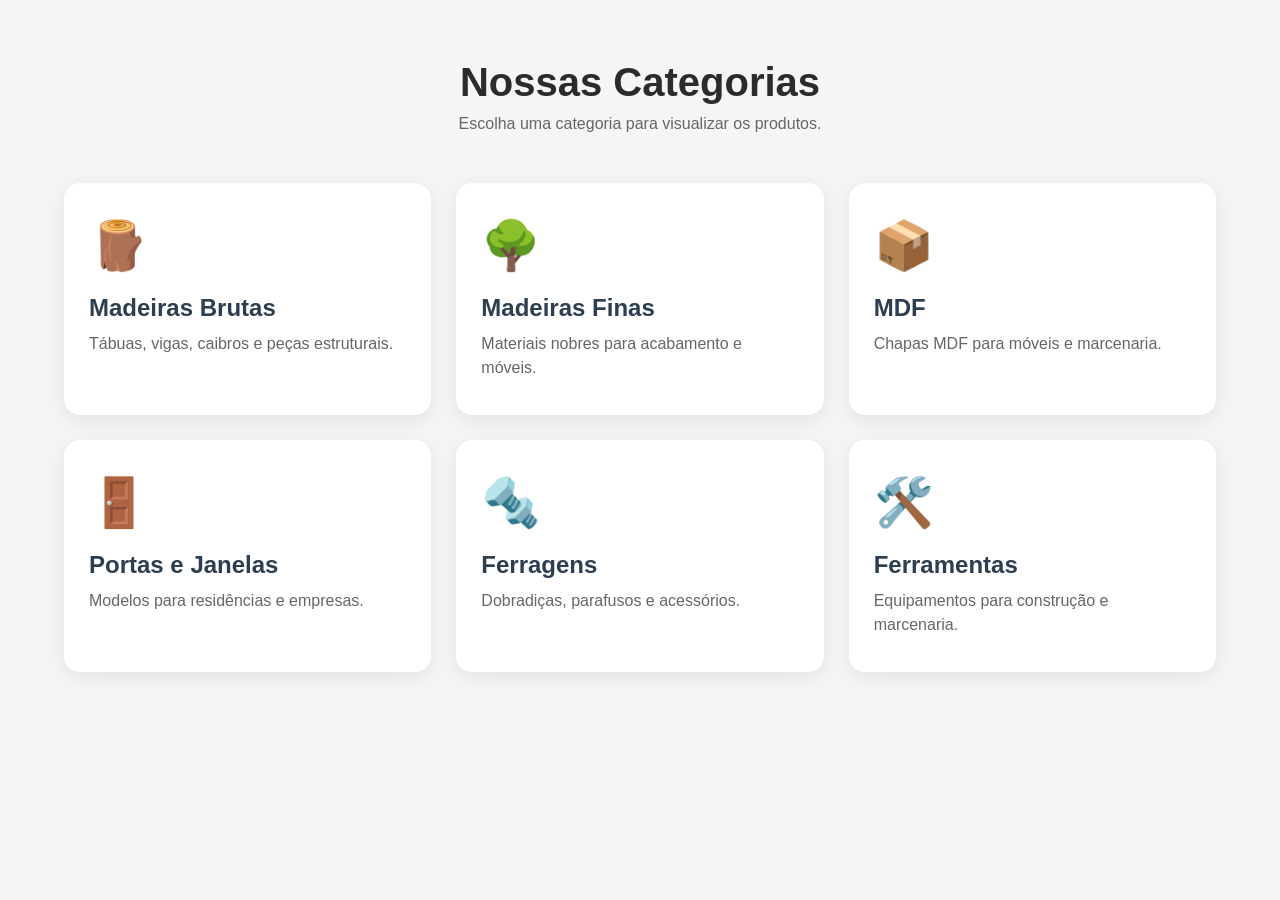
==== categorias.html @ 4f5065f3 "davi05/06" ====
<!DOCTYPE html>
<html lang="pt-BR">
<head>
    <meta charset="UTF-8">
    <meta name="viewport" content="width=device-width, initial-scale=1.0">
    <title>Categorias | Madeireira</title>

    <link rel="stylesheet" href="Css/categorias.css">
</head>
<body>

    <section class="categorias">

        <div class="titulo">
            <h1>Nossas Categorias</h1>
            <p>Escolha uma categoria para visualizar os produtos.</p>
        </div>

        <div class="grid-categorias">

            <a href="madeiras-brutas.php" class="card">
                <div class="icone">🪵</div>
                <h2>Madeiras Brutas</h2>
                <p>Tábuas, vigas, caibros e peças estruturais.</p>
            </a>

            <a href="madeiras-finas.php" class="card">
                <div class="icone">🌳</div>
                <h2>Madeiras Finas</h2>
                <p>Materiais nobres para acabamento e móveis.</p>
            </a>

            <a href="mdf.php" class="card">
                <div class="icone">📦</div>
                <h2>MDF</h2>
                <p>Chapas MDF para móveis e marcenaria.</p>
            </a>

            <a href="portas-janelas.php" class="card">
                <div class="icone">🚪</div>
                <h2>Portas e Janelas</h2>
                <p>Modelos para residências e empresas.</p>
            </a>

            <a href="ferragens.php" class="card">
                <div class="icone">🔩</div>
                <h2>Ferragens</h2>
                <p>Dobradiças, parafusos e acessórios.</p>
            </a>

            <a href="ferramentas.php" class="card">
                <div class="icone">🛠️</div>
                <h2>Ferramentas</h2>
                <p>Equipamentos para construção e marcenaria.</p>
            </a>

        </div>

    </section>

</body>
</html>
---- Css/categorias.css ----
*{
    margin:0;
    padding:0;
    box-sizing:border-box;
    font-family:Arial, Helvetica, sans-serif;
}

body{
    background:#f5f5f5;
}

.categorias{
    width:90%;
    max-width:1200px;
    margin:60px auto;
}

.titulo{
    text-align:center;
    margin-bottom:50px;
}

.titulo h1{
    font-size:2.5rem;
    color:#2b2b2b;
    margin-bottom:10px;
}

.titulo p{
    color:#666;
}

.grid-categorias{
    display:grid;
    grid-template-columns:repeat(auto-fit, minmax(280px, 1fr));
    gap:25px;
}

.card{
    background:white;
    text-decoration:none;
    color:inherit;
    border-radius:16px;
    padding:35px 25px;
    transition:0.3s;
    box-shadow:0 5px 20px rgba(0,0,0,0.08);
}

.card:hover{
    transform:translateY(-8px);
    box-shadow:0 15px 30px rgba(0,0,0,0.15);
}

.icone{
    font-size:3rem;
    margin-bottom:20px;
}

.card h2{
    margin-bottom:10px;
    color:#2c3e50;
}

.card p{
    color:#666;
    line-height:1.5;
}
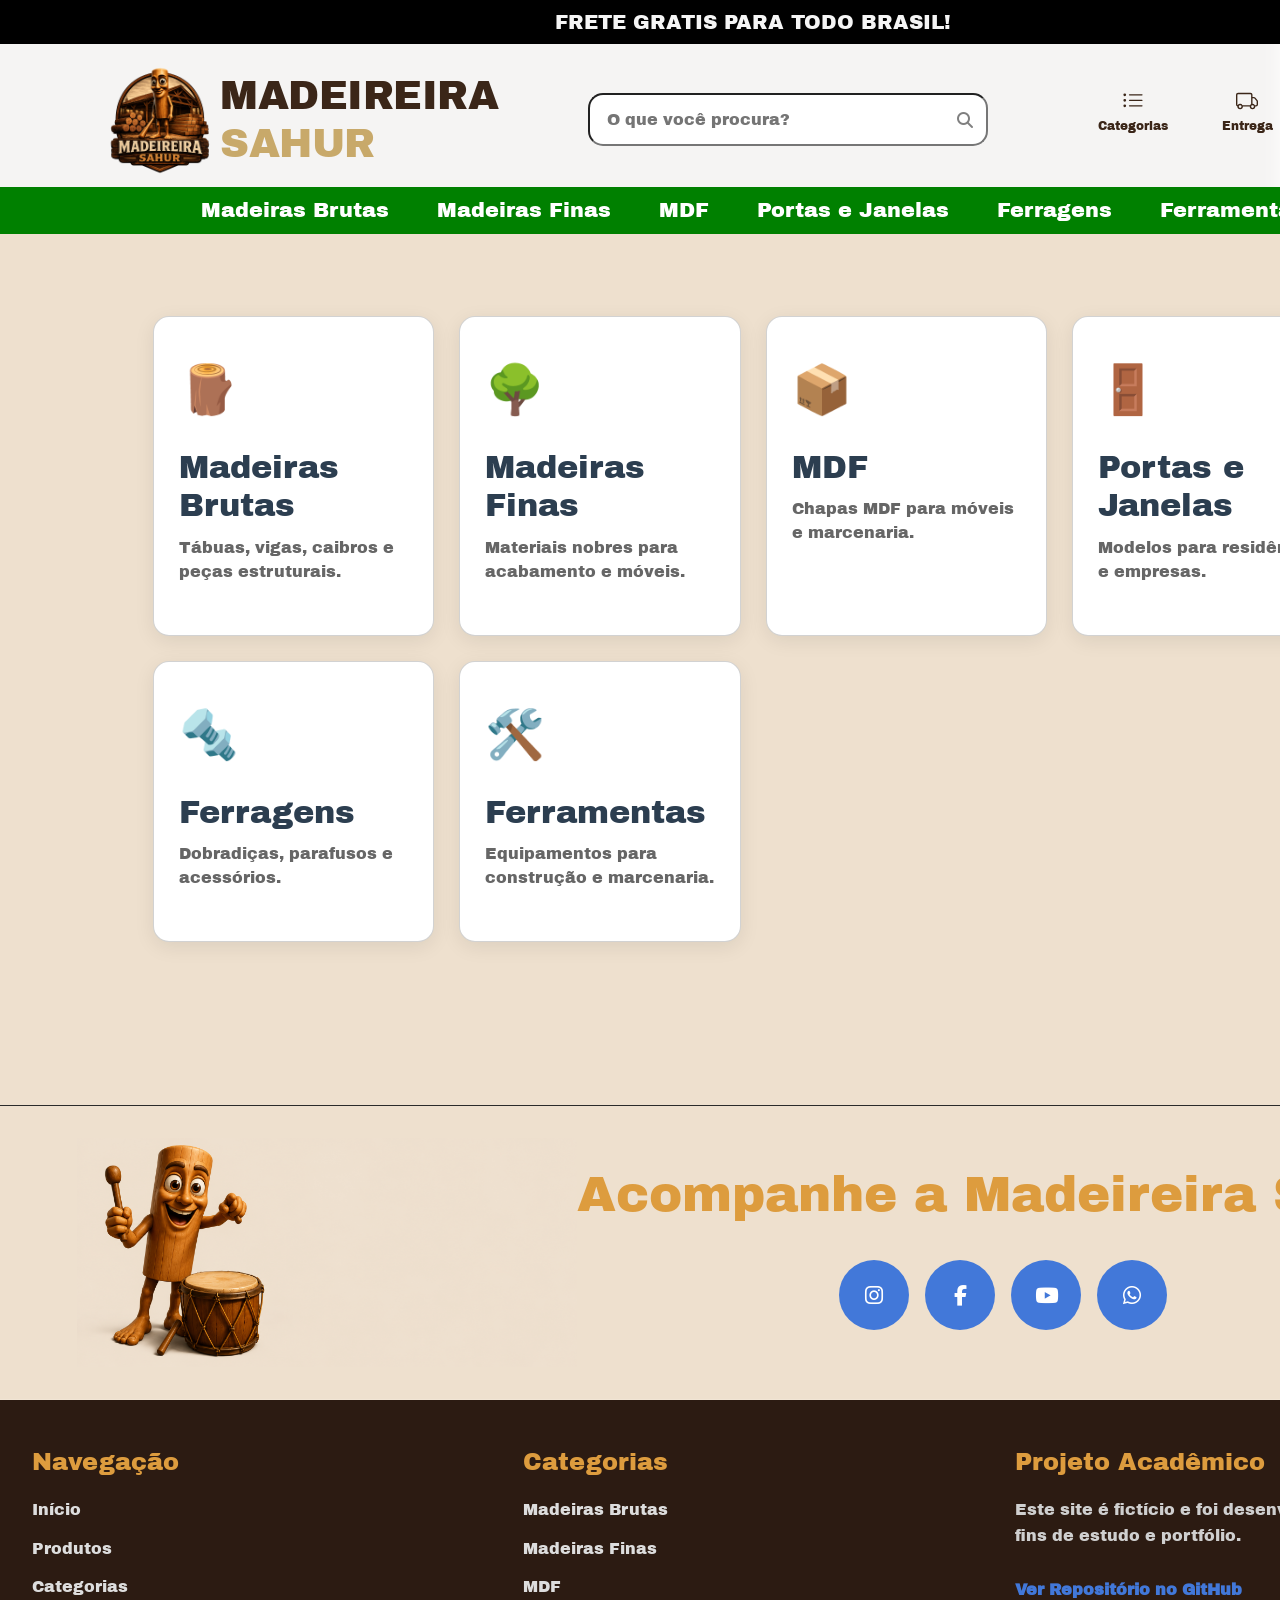
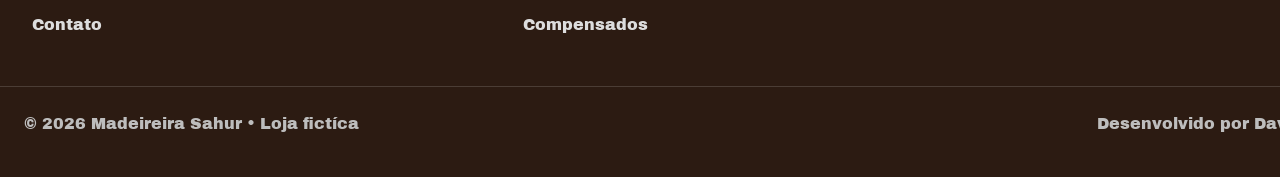
==== commit f62268e0: "davi 07/06" ====
--- a/categorias.html
+++ b/categorias.html
@@ -3,60 +3,194 @@
 <head>
     <meta charset="UTF-8">
     <meta name="viewport" content="width=device-width, initial-scale=1.0">
-    <title>Categorias | Madeireira</title>
-
+    <title>Madeireira Nobre Prime - Excelência em Madeiras Nobres</title>
+    
+    <!-- Google Fonts -->
+    <link rel="preconnect" href="https://fonts.googleapis.com">
+    <link rel="preconnect" href="https://fonts.gstatic.com" crossorigin>
+    <link href="https://fonts.googleapis.com/css2?family=Archivo+Black&display=swap" rel="stylesheet">
+ <!-- css -->
+    <link rel="stylesheet" href="https://cdnjs.cloudflare.com/ajax/libs/font-awesome/6.7.2/css/all.min.css">
+    <link href="https://cdn.jsdelivr.net/npm/bootstrap@5.0.2/dist/css/bootstrap.min.css" rel="stylesheet" integrity="sha384-EVSTQN3/azprG1Anm3QDgpJLIm9Nao0Yz1ztcQTwFspd3yD65VohhpuuCOmLASjC" crossorigin="anonymous">
     <link rel="stylesheet" href="Css/categorias.css">
 </head>
 <body>
 
-    <section class="categorias">
+    <div class="container">
+    
+        <!-- HEADER & NAVBAR -->
+        <header id="header">
 
-        <div class="titulo">
-            <h1>Nossas Categorias</h1>
-            <p>Escolha uma categoria para visualizar os produtos.</p>
-        </div>
+            <h2>FRETE GRATIS PARA TODO BRASIL!</h2>
 
-        <div class="grid-categorias">
+            <nav>
+                <div class="logo">
+                    <img src="Img/logosahurmadeireira.png" height="120vh" width="120vh" alt="">
+                    <h1 class="logo-text">
+                        MADEIREIRA <br> <span class="logo-span">SAHUR</span>
+                    </h1>
+                </div>
+                
+                <div class="search-box">
+                    <input type="text" placeholder=" O que você procura?">
+                    <i class="fa-solid fa-magnifying-glass"></i>
+                </div>
+                
+                <div class="nav-icons">
 
-            <a href="madeiras-brutas.php" class="card">
-                <div class="icone">🪵</div>
-                <h2>Madeiras Brutas</h2>
-                <p>Tábuas, vigas, caibros e peças estruturais.</p>
-            </a>
+                    <button class="icon-btn" id="cartBtn" title="Carrinho" style="position: relative;" >
+                    <svg xmlns="http://www.w3.org/2000/svg" width="22" height="22" fill="currentColor" class="bi bi-list-ul" viewBox="0 0 16 16">
+                    <path fill-rule="evenodd" d="M5 11.5a.5.5 0 0 1 .5-.5h9a.5.5 0 0 1 0 1h-9a.5.5 0 0 1-.5-.5m0-4a.5.5 0 0 1 .5-.5h9a.5.5 0 0 1 0 1h-9a.5.5 0 0 1-.5-.5m0-4a.5.5 0 0 1 .5-.5h9a.5.5 0 0 1 0 1h-9a.5.5 0 0 1-.5-.5m-3 1a1 1 0 1 0 0-2 1 1 0 0 0 0 2m0 4a1 1 0 1 0 0-2 1 1 0 0 0 0 2m0 4a1 1 0 1 0 0-2 1 1 0 0 0 0 2"/>
+                    </svg>
+                    <span>Categorias</span>
+                    </button>
 
-            <a href="madeiras-finas.php" class="card">
-                <div class="icone">🌳</div>
-                <h2>Madeiras Finas</h2>
-                <p>Materiais nobres para acabamento e móveis.</p>
-            </a>
+                    <button class="icon-btn" id="cartBtn" title="Carrinho" style="position: relative;">
+                        <svg xmlns="http://www.w3.org/2000/svg" width="22" height="22" fill="currentColor" class="bi bi-truck" viewBox="0 0 16 16">
+                        <path d="M0 3.5A1.5 1.5 0 0 1 1.5 2h9A1.5 1.5 0 0 1 12 3.5V5h1.02a1.5 1.5 0 0 1 1.17.563l1.481 1.85a1.5 1.5 0 0 1 .329.938V10.5a1.5 1.5 0 0 1-1.5 1.5H14a2 2 0 1 1-4 0H5a2 2 0 1 1-3.998-.085A1.5 1.5 0 0 1 0 10.5zm1.294 7.456A2 2 0 0 1 4.732 11h5.536a2 2 0 0 1 .732-.732V3.5a.5.5 0 0 0-.5-.5h-9a.5.5 0 0 0-.5.5v7a.5.5 0 0 0 .294.456M12 10a2 2 0 0 1 1.732 1h.768a.5.5 0 0 0 .5-.5V8.35a.5.5 0 0 0-.11-.312l-1.48-1.85A.5.5 0 0 0 13.02 6H12zm-9 1a1 1 0 1 0 0 2 1 1 0 0 0 0-2m9 0a1 1 0 1 0 0 2 1 1 0 0 0 0-2"/>
+                        </svg>
+                        <span>Entrega</span>
+                    </button>
 
-            <a href="mdf.php" class="card">
-                <div class="icone">📦</div>
-                <h2>MDF</h2>
-                <p>Chapas MDF para móveis e marcenaria.</p>
-            </a>
+                     <button class="icon-btn" id="cartBtn" title="Carrinho" style="position: relative;">
+                        <svg xmlns="http://www.w3.org/2000/svg" width="20" height="20" fill="currentColor" class="bi bi-cart" viewBox="0 0 16 16">
+                        <path d="M0 1.5A.5.5 0 0 1 .5 1H2a.5.5 0 0 1 .485.379L2.89 3H14.5a.5.5 0 0 1 .491.592l-1.5 8A.5.5 0 0 1 13 12H4a.5.5 0 0 1-.491-.408L2.01 3.607 1.61 2H.5a.5.5 0 0 1-.5-.5M3.102 4l1.313 7h8.17l1.313-7zM5 12a2 2 0 1 0 0 4 2 2 0 0 0 0-4m7 0a2 2 0 1 0 0 4 2 2 0 0 0 0-4m-7 1a1 1 0 1 1 0 2 1 1 0 0 1 0-2m7 0a1 1 0 1 1 0 2 1 1 0 0 1 0-2"/>
+                        </svg>
+                        <span>Carrinho</span>
+                        <span class="cart-badge">0</span>
+                    </button>
+                </div>
+            </nav>
 
-            <a href="portas-janelas.php" class="card">
-                <div class="icone">🚪</div>
-                <h2>Portas e Janelas</h2>
-                <p>Modelos para residências e empresas.</p>
-            </a>
+            <ul class="nav-categorias">
+                <li><a href="">Madeiras Brutas</a></li>
+                <li><a href="">Madeiras Finas</a></li>
+                <li><a href="">MDF</a></li>
+                <li><a href="">Portas e Janelas</a></li>
+                <li><a href="">Ferragens</a></li>
+                <li><a href="">Ferramentas</a></li>
+            </ul>
 
-            <a href="ferragens.php" class="card">
-                <div class="icone">🔩</div>
-                <h2>Ferragens</h2>
-                <p>Dobradiças, parafusos e acessórios.</p>
-            </a>
+        </header>
 
-            <a href="ferramentas.php" class="card">
-                <div class="icone">🛠️</div>
-                <h2>Ferramentas</h2>
-                <p>Equipamentos para construção e marcenaria.</p>
-            </a>
+        <main>
 
-        </div>
+            <section class="categorias">
 
-    </section>
+                <br><br>
+                <div class="grid-categorias">
 
+                    <a href="madeiras-brutas.php" class="card">
+                        <div class="icone">🪵</div>
+                        <h2>Madeiras Brutas</h2>
+                        <p>Tábuas, vigas, caibros e peças estruturais.</p>
+                    </a>
+
+                    <a href="madeiras-finas.php" class="card">
+                        <div class="icone">🌳</div>
+                        <h2>Madeiras Finas</h2>
+                        <p>Materiais nobres para acabamento e móveis.</p>
+                    </a>
+
+                    <a href="mdf.php" class="card">
+                        <div class="icone">📦</div>
+                        <h2>MDF</h2>
+                        <p>Chapas MDF para móveis e marcenaria.</p>
+                    </a>
+
+                    <a href="portas-janelas.php" class="card">
+                        <div class="icone">🚪</div>
+                        <h2>Portas e Janelas</h2>
+                        <p>Modelos para residências e empresas.</p>
+                    </a>
+
+                    <a href="ferragens.php" class="card">
+                        <div class="icone">🔩</div>
+                        <h2>Ferragens</h2>
+                        <p>Dobradiças, parafusos e acessórios.</p>
+                    </a>
+
+                    <a href="ferramentas.php" class="card">
+                        <div class="icone">🛠️</div>
+                        <h2>Ferramentas</h2>
+                        <p>Equipamentos para construção e marcenaria.</p>
+                    </a>
+
+                </div>
+
+            </section>
+             
+        </main>
+
+        <footer class="footer">
+
+            <section class="footer-top">
+
+                <img src="Img/sahurFooter.png" alt="">
+                
+                <div class="social-area">
+
+                    <h3>Acompanhe a Madeireira Sahur</h3>
+
+                    <div class="social-links">
+                        <a href="#"><i class="fa-brands fa-instagram"></i></a>
+                        <a href="#"><i class="fa-brands fa-facebook-f"></i></a>
+                        <a href="#"><i class="fa-brands fa-youtube"></i></a>
+                        <a href="#"><i class="fa-brands fa-whatsapp"></i></a>
+                    </div>
+                </div>
+
+            </section>
+
+            <section class="footer-content">
+
+                <div class="footer-column">
+                    <h4>Navegação</h4>
+
+                    <a href="#">Início</a>
+                    <a href="#">Produtos</a>
+                    <a href="#">Categorias</a>
+                    <a href="#">Contato</a>
+                </div>
+
+                <div class="footer-column">
+                    <h4>Categorias</h4>
+
+                    <a href="#">Madeiras Brutas</a>
+                    <a href="#">Madeiras Finas</a>
+                    <a href="#">MDF</a>
+                    <a href="#">Compensados</a>
+                </div>
+
+                <div class="footer-column">
+                    <h4>Projeto Acadêmico</h4>
+                    <p>
+                        Este site é fictício e foi desenvolvido
+                        apenas para fins de estudo e portfólio.
+                    </p>
+
+                    <a href="https://github.com/seuusuario/seurepositorio" target="_blank" class="repo-link">Ver Repositório no GitHub</a>
+                </div>
+
+            </section>
+
+            <section class="footer-bottom">
+
+                <p>© 2026 Madeireira Sahur • Loja fictíca</p>
+                <p>Desenvolvido por David, Julio, Lucas, Pedro</p>
+
+            </section>
+
+        </footer>
+
+    </div>
+    
+ <!-- JAVASCRIPT -->
+    <script src="https://cdn.jsdelivr.net/npm/bootstrap@5.0.2/dist/js/bootstrap.bundle.min.js" integrity="sha384-MrcW6ZMFYlzcLA8Nl+NtUVF0sA7MsXsP1UyJoMp4YLEuNSfAP+JcXn/tWtIaxVXM" crossorigin="anonymous"></script>
+    <script src="Js/index.js"></script>
 </body>
-</html>+</html>
+
+
+
+
--- a/Css/categorias.css
+++ b/Css/categorias.css
@@ -1,67 +1,513 @@
-*{
-    margin:0;
-    padding:0;
-    box-sizing:border-box;
-    font-family:Arial, Helvetica, sans-serif;
-}
-
-body{
-    background:#f5f5f5;
-}
-
-.categorias{
-    width:90%;
-    max-width:1200px;
-    margin:60px auto;
-}
-
-.titulo{
-    text-align:center;
-    margin-bottom:50px;
-}
-
-.titulo h1{
-    font-size:2.5rem;
-    color:#2b2b2b;
-    margin-bottom:10px;
-}
-
-.titulo p{
-    color:#666;
-}
-
-.grid-categorias{
-    display:grid;
-    grid-template-columns:repeat(auto-fit, minmax(280px, 1fr));
-    gap:25px;
-}
-
-.card{
-    background:white;
-    text-decoration:none;
-    color:inherit;
-    border-radius:16px;
-    padding:35px 25px;
-    transition:0.3s;
-    box-shadow:0 5px 20px rgba(0,0,0,0.08);
-}
-
-.card:hover{
-    transform:translateY(-8px);
-    box-shadow:0 15px 30px rgba(0,0,0,0.15);
-}
-
-.icone{
-    font-size:3rem;
-    margin-bottom:20px;
-}
-
-.card h2{
-    margin-bottom:10px;
-    color:#2c3e50;
-}
-
-.card p{
-    color:#666;
-    line-height:1.5;
-}+
+
+
+  * {
+            margin: 0;
+            padding: 0;
+            box-sizing: border-box;
+        }
+
+        :root {
+            --color-primary: #3B2618;
+            --color-secondary: #5A3E2B;
+            --color-accent: #C8A96A;
+            --color-bg: #F5F1EA;
+            --color-text: #2B2B2B;
+            --color-white: #FFFFFF;
+            --color-light: #EAE4DD;
+        }
+
+        body {
+            font-family: 'Archivo Black', sans-serif;
+            color: var(--color-text);
+            background-color: var(--color-bg);
+            line-height: 1.6;
+        }
+
+        /* ==================== HEADER & NAVBAR ==================== */
+
+        .container {
+            margin: 0;
+            padding: 0;
+            width: 100%;
+            max-width: none;
+            background-color: #3B2618;
+            display: grid;
+            grid-template-columns: 1fr;
+            grid-template-rows: auto auto auto;
+            grid-template-areas: 
+            "header"
+            "main"
+            "footer";
+        }
+        header {
+            grid-area: header;
+            max-height: 205px;
+            top: 0;
+            left: 0;
+            right: 0;
+            z-index: 1000;
+            background-color: rgba(255, 255, 255, 0.95);
+            backdrop-filter: blur(10px);
+            transition: all 0.4s cubic-bezier(0.25, 0.46, 0.45, 0.94);
+        }
+
+        .search-box{
+            position: relative;
+            width: 400px;
+
+            margin-right: 60px;
+            margin-left: 60px;
+        }
+
+        .search-box input{
+            width: 100%;
+            padding: 12px 40px 12px 12px;
+            font-size: 16px;
+            border-radius: 15px;
+        }
+
+        .search-box i{
+            position: absolute;
+            right: 15px;
+            top: 50%;
+            transform: translateY(-50%);
+            color: gray;
+        }   
+
+
+        header h2{
+            text-align: center;
+            font-size: 20px;
+            background-color: black;
+            color: whitesmoke;
+            padding: 10px;
+        }
+
+        .links-categorias{
+            font-size: 20px;
+            background-color: #3F6B34;
+            color: whitesmoke;
+            padding: 10px;
+            margin: 0;
+        }
+
+        a{
+            color: white;
+        }
+
+
+        nav {
+            display: flex;
+            align-items: center;
+            justify-content: center;
+            height: 15vh;
+            margin-left: 100px;
+            margin-right: 100px;
+            overflow: hidden;
+        }
+
+        .logo {
+            display: flex;
+            align-items: center;
+            justify-content: space-between;
+
+            font-family: 'Archivo Black', sans-serif;
+            font-size: 40px;
+            font-weight: 700;
+            color: var(--color-primary);
+            letter-spacing: -0.5px;
+
+            cursor: pointer;
+            transition: color 0.3s ease;
+
+            margin-right: 30px;
+        }
+
+        .logo:hover {
+            color: var(--color-accent);
+        }
+
+        .logo-text{
+            font-size: 40px;
+            margin: 0;
+            padding: 0;
+        }
+
+        .logo-span {
+            color: var(--color-accent);
+            font-size: 40px;
+            margin: 0;
+            padding: 0;
+        }
+
+        .nav-menu {
+            display: flex;
+            list-style: none;
+            gap: 3rem;
+            align-items: center;
+        }
+
+        .nav-menu a {
+            text-decoration: none;
+            color: var(--color-text);
+            font-size: 1.4rem;
+            font-weight: 500;
+            position: relative;
+            transition: color 0.3s ease;
+        }
+
+        .nav-menu a::after {
+            content: '';
+            position: absolute;
+            bottom: -4px;
+            left: 0;
+            width: 0;
+            height: 2px;
+            background: linear-gradient(90deg, var(--color-accent), var(--color-primary));
+            transition: width 0.3s cubic-bezier(0.25, 0.46, 0.45, 0.94);
+        }
+
+        .nav-menu a:hover::after {
+            width: 100%;
+        }
+
+        .nav-menu a:hover {
+            color: var(--color-accent);
+        }
+
+        .nav-icons {
+            display: flex;
+            gap: 1.5rem;
+            align-items: center;
+
+            margin-left: 40px;
+        }
+
+        .icon-btn {
+            background: none;
+            border: none;
+            cursor: pointer;
+            width: 60px;
+            min-width: 60px;
+            height: 60px;
+
+            margin: 15px;
+
+            display: flex;
+            flex-direction: column;
+            align-items: center;
+            gap: 5px;
+            
+            border-radius: 50%;
+            transition: all 0.3s ease;
+            color: var(--color-primary);
+        }
+
+        .icon-btn span{
+            font-size: 12px;
+        }
+
+        .icon-btn:hover {
+            background-color: var(--color-light);
+            color: var(--color-accent);
+            transform: scale(1.1);
+        }
+
+        .cart-badge {
+            position: absolute;
+            top: -5px;
+            right: -5px;
+            background-color: var(--color-accent);
+            color: var(--color-white);
+            border-radius: 50%;
+            width: 20px;
+            height: 20px;
+            display: flex;
+            align-items: center;
+            justify-content: center;
+            font-size: 0.75rem;
+            font-weight: 700;
+        }
+
+        .nav-categorias {
+            display: flex;
+            list-style: none;
+            gap: 3rem;
+            justify-content: center;
+            padding: 7px;
+            align-items: center;
+            background-color: green;
+        }
+
+        .nav-categorias a {
+            text-decoration: none;
+            color: var(--color-white);
+            font-size: 1.3rem;
+            font-weight: 500;
+            position: relative;
+            transition: color 0.3s ease;
+        }
+
+        .nav-categorias a::after {
+            content: '';
+            position: absolute;
+            bottom: -4px;
+            left: 0;
+            width: 0;
+            height: 2px;
+            background: linear-gradient(90deg, var(--color-accent), var(--color-primary));
+            transition: width 0.3s cubic-bezier(0.25, 0.46, 0.45, 0.94);
+        }
+
+        .nav-categorias a:hover::after {
+            width: 100%;
+        }
+
+        .nav-categorias a:hover {
+            color: var(--color-accent);
+        }   
+
+        /* ==================== SUA PARTE AQUI ==================== */
+
+       
+        main{
+            background-color: #eee0ce;
+            grid-area: main;
+            
+            height: 100vh;
+        }
+        
+        .categorias{
+            width:90%;
+            max-width:1200px;
+            margin:60px auto;
+        }
+
+        .grid-categorias{
+            display:grid;
+            grid-template-columns:repeat(auto-fit, minmax(280px, 1fr));
+            gap:25px;
+        }
+
+        .card{
+            background:white;
+            text-decoration:none;
+            color:inherit;
+            border-radius:16px;
+            padding:35px 25px;
+            transition:0.3s;
+            box-shadow:0 5px 20px rgba(0,0,0,0.08);
+        }
+
+        .card:hover{
+            transform:translateY(-8px);
+            box-shadow:0 15px 30px rgba(0,0,0,0.15);
+        }
+
+        .icone{
+            font-size:3rem;
+            margin-bottom:20px;
+        }
+
+        .card h2{
+            margin-bottom:10px;
+            color:#2c3e50;
+        }
+
+        .card p{
+            color:#666;
+            line-height:1.5;
+        }
+
+        /* ==================== FOOTER ==================== */
+
+
+       .footer{
+            background: #2c1b12;
+            color: #ffffff;
+            border-top: #2B2B2B solid 1px
+        }
+
+        .footer-top{
+            padding: 2rem;
+            border-bottom: 1px solid rgba(255,255,255,.15);
+            background-color: #eee0ce;
+
+            display: flex;
+            justify-content: center;
+            text-align: center;
+        }
+
+        .footer-top img{
+            width: 500px;
+            overflow: hidden;
+        }
+
+        .social-area h3{
+            font-size: 50px;
+            display: flex;
+            align-items: center;
+            height: 50%;
+            color: #dd9c3e;
+        }
+
+        .social-links{
+            display: flex;
+            justify-content: center;
+            gap: 1rem;
+        }
+
+        .social-links a{
+            width: 70px;
+            height: 70px;
+
+            display: flex;
+            align-items: center;
+            justify-content: center;
+
+            border-radius: 50%;
+
+            text-decoration: none;
+
+            background: #4278d9;
+            color: white;
+
+            font-size: 1.3rem;
+
+            transition: .3s;
+        }
+        .social-links a:hover{
+            transform: translateY(-4px);
+        }
+
+
+        .footer-content{
+            padding: 3rem 2rem;
+
+            display: grid;
+            grid-template-columns: repeat(auto-fit,minmax(200px,1fr));
+
+            gap: 2rem;
+        }
+
+        .footer-column{
+            display: flex;
+            flex-direction: column;
+            gap: .8rem;
+        }
+
+        .footer-column h4{
+            color: #dd9c3e;
+            margin-bottom: .5rem;
+        }
+
+        .footer-column a{
+            color: #ddd;
+            text-decoration: none;
+        }
+
+        .footer-column a:hover{
+            color: #dd9c3e;
+        }
+
+        .footer-column p{
+            color: #cfcfcf;
+            line-height: 1.6;
+        }
+
+        .repo-link{
+            color: #4278d9 !important;
+            font-weight: bold;
+        }
+
+        .footer-bottom{
+            border-top: 1px solid rgba(255,255,255,.15);
+
+            padding: 1.5rem;
+
+            display: flex;
+            justify-content: space-between;
+            flex-wrap: wrap;
+            gap: 1rem;
+
+            text-align: center;
+
+            color: #bdbdbd;
+        }
+
+        /* ==================== RESPONSIVE ==================== */
+        @media (max-width: 768px) {
+            nav {
+                padding: 1rem;
+            }
+
+            .logo {
+                font-size: 1.3rem;
+            }
+
+            .nav-menu {
+                gap: 1.5rem;
+                font-size: 0.85rem;
+            }
+
+            .nav-icons {
+                gap: 1rem;
+            }
+
+            .icon-btn {
+                width: 36px;
+                height: 36px;
+            }
+
+            .hero {
+                margin-top: 50px;
+                height: auto;
+                min-height: 70vh;
+                padding: 3rem 0;
+            }
+
+            .hero-buttons {
+                flex-direction: column;
+                align-items: center;
+            }
+
+            .btn {
+                width: 100%;
+                max-width: 300px;
+            }
+        }
+
+        @media (max-width: 600px) {
+            .nav-menu {
+                display: none;
+            }
+
+            .logo {
+                font-size: 1.1rem;
+            }
+
+            .hero h1 {
+                font-size: 1.8rem;
+            }
+
+            .hero .subtitle {
+                font-size: 1rem;
+                margin-bottom: 2rem;
+            }
+
+            .btn {
+                padding: 0.85rem 2rem;
+                font-size: 0.9rem;
+            }
+        }
+
+
+
+        /* ==================== UTILITY ==================== */
+      
+
+        /* SVG Icons Styling */
+        svg {
+            display: block;
+        }
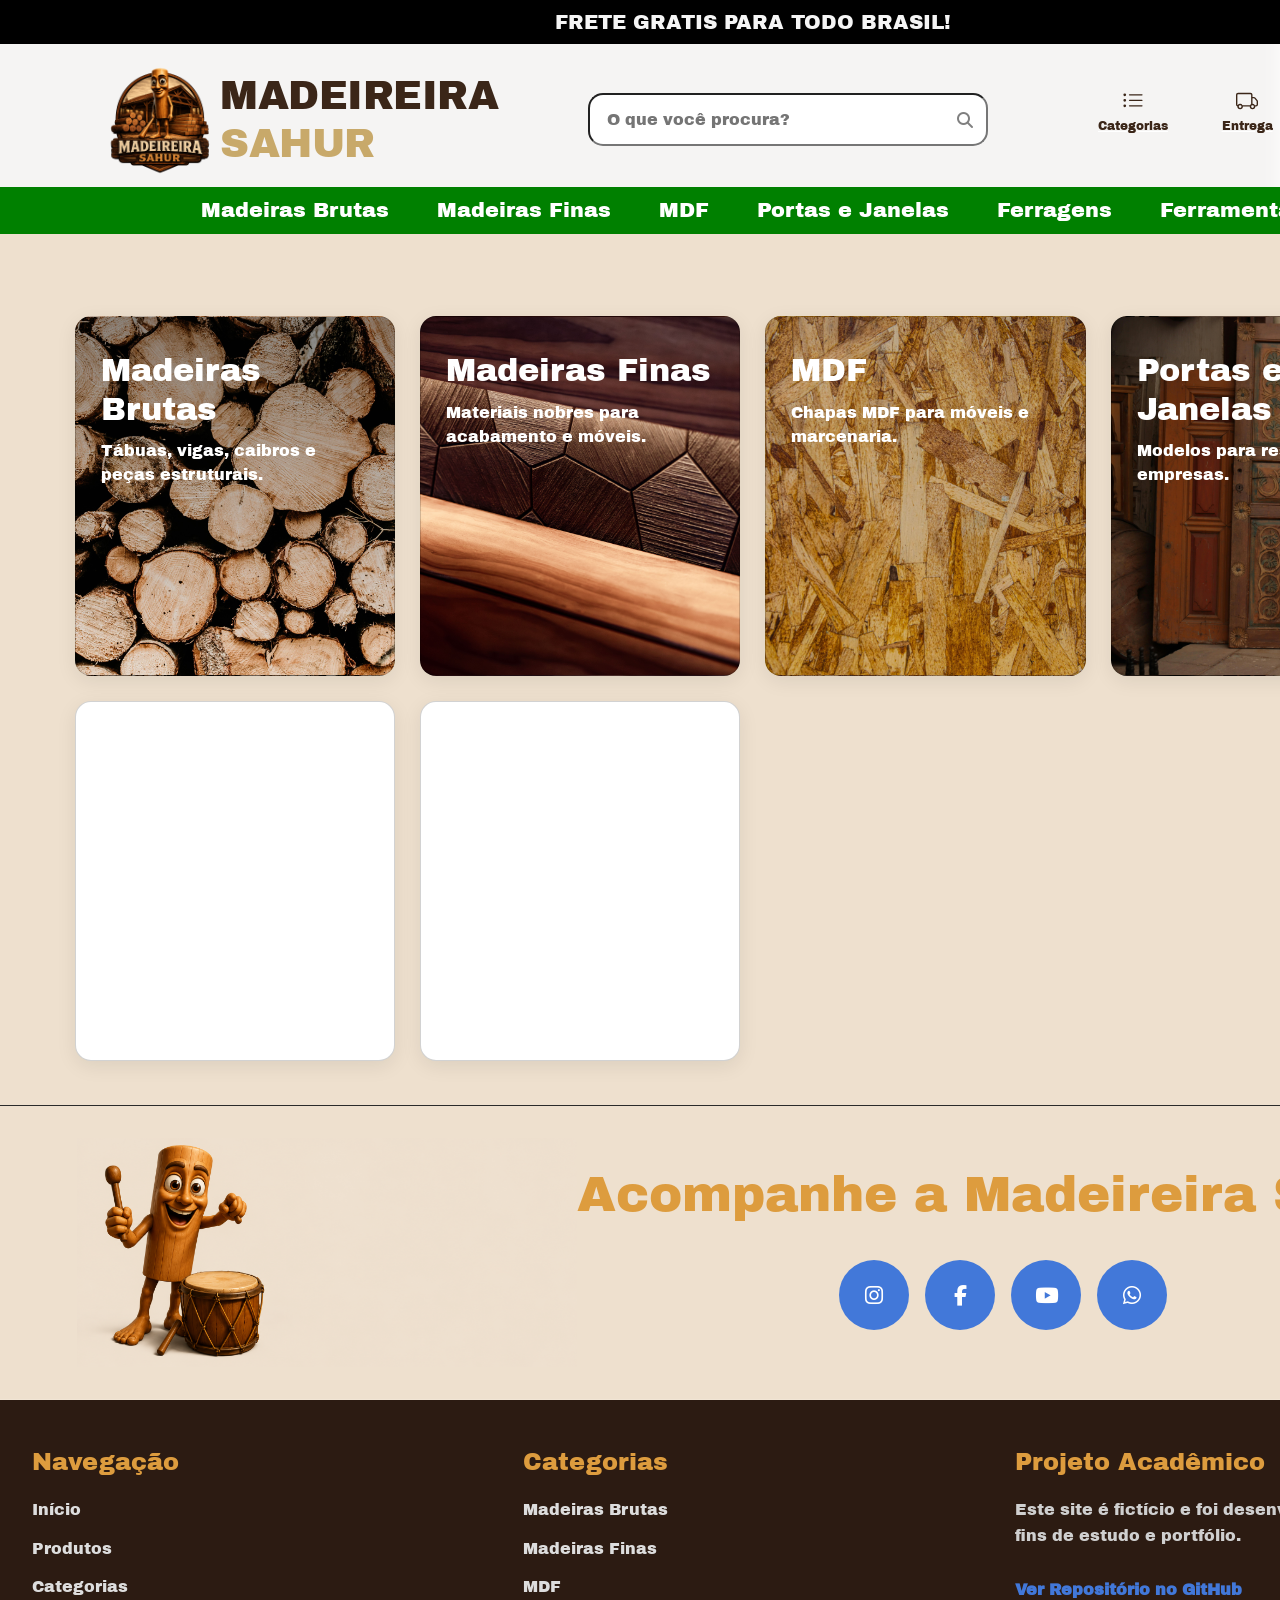
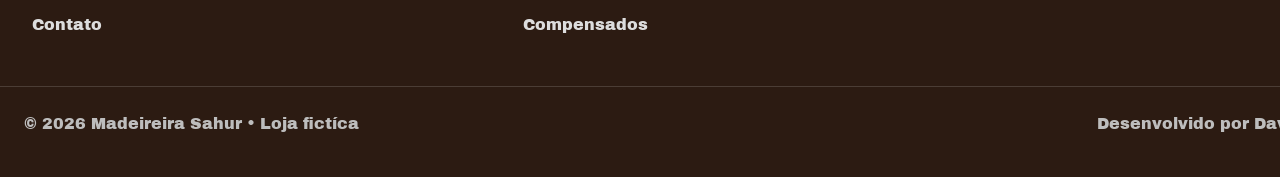
==== commit c0e10ce5: "lucas 08/06" ====
--- a/categorias.html
+++ b/categorias.html
@@ -24,8 +24,11 @@
             <h2>FRETE GRATIS PARA TODO BRASIL!</h2>
 
             <nav>
+
                 <div class="logo">
+                    <a href="index.html">
                     <img src="Img/logosahurmadeireira.png" height="120vh" width="120vh" alt="">
+                    </a>
                     <h1 class="logo-text">
                         MADEIREIRA <br> <span class="logo-span">SAHUR</span>
                     </h1>
@@ -35,23 +38,29 @@
                     <input type="text" placeholder=" O que você procura?">
                     <i class="fa-solid fa-magnifying-glass"></i>
                 </div>
-                
+
+               
                 <div class="nav-icons">
 
+                    <a href="categorias.html">
                     <button class="icon-btn" id="cartBtn" title="Carrinho" style="position: relative;" >
                     <svg xmlns="http://www.w3.org/2000/svg" width="22" height="22" fill="currentColor" class="bi bi-list-ul" viewBox="0 0 16 16">
                     <path fill-rule="evenodd" d="M5 11.5a.5.5 0 0 1 .5-.5h9a.5.5 0 0 1 0 1h-9a.5.5 0 0 1-.5-.5m0-4a.5.5 0 0 1 .5-.5h9a.5.5 0 0 1 0 1h-9a.5.5 0 0 1-.5-.5m0-4a.5.5 0 0 1 .5-.5h9a.5.5 0 0 1 0 1h-9a.5.5 0 0 1-.5-.5m-3 1a1 1 0 1 0 0-2 1 1 0 0 0 0 2m0 4a1 1 0 1 0 0-2 1 1 0 0 0 0 2m0 4a1 1 0 1 0 0-2 1 1 0 0 0 0 2"/>
                     </svg>
                     <span>Categorias</span>
                     </button>
-
+                    </a>
+
+                    <a href="#">
                     <button class="icon-btn" id="cartBtn" title="Carrinho" style="position: relative;">
                         <svg xmlns="http://www.w3.org/2000/svg" width="22" height="22" fill="currentColor" class="bi bi-truck" viewBox="0 0 16 16">
                         <path d="M0 3.5A1.5 1.5 0 0 1 1.5 2h9A1.5 1.5 0 0 1 12 3.5V5h1.02a1.5 1.5 0 0 1 1.17.563l1.481 1.85a1.5 1.5 0 0 1 .329.938V10.5a1.5 1.5 0 0 1-1.5 1.5H14a2 2 0 1 1-4 0H5a2 2 0 1 1-3.998-.085A1.5 1.5 0 0 1 0 10.5zm1.294 7.456A2 2 0 0 1 4.732 11h5.536a2 2 0 0 1 .732-.732V3.5a.5.5 0 0 0-.5-.5h-9a.5.5 0 0 0-.5.5v7a.5.5 0 0 0 .294.456M12 10a2 2 0 0 1 1.732 1h.768a.5.5 0 0 0 .5-.5V8.35a.5.5 0 0 0-.11-.312l-1.48-1.85A.5.5 0 0 0 13.02 6H12zm-9 1a1 1 0 1 0 0 2 1 1 0 0 0 0-2m9 0a1 1 0 1 0 0 2 1 1 0 0 0 0-2"/>
                         </svg>
                         <span>Entrega</span>
                     </button>
-
+                    </a>
+
+                    <a href="#">
                      <button class="icon-btn" id="cartBtn" title="Carrinho" style="position: relative;">
                         <svg xmlns="http://www.w3.org/2000/svg" width="20" height="20" fill="currentColor" class="bi bi-cart" viewBox="0 0 16 16">
                         <path d="M0 1.5A.5.5 0 0 1 .5 1H2a.5.5 0 0 1 .485.379L2.89 3H14.5a.5.5 0 0 1 .491.592l-1.5 8A.5.5 0 0 1 13 12H4a.5.5 0 0 1-.491-.408L2.01 3.607 1.61 2H.5a.5.5 0 0 1-.5-.5M3.102 4l1.313 7h8.17l1.313-7zM5 12a2 2 0 1 0 0 4 2 2 0 0 0 0-4m7 0a2 2 0 1 0 0 4 2 2 0 0 0 0-4m-7 1a1 1 0 1 1 0 2 1 1 0 0 1 0-2m7 0a1 1 0 1 1 0 2 1 1 0 0 1 0-2"/>
@@ -59,7 +68,10 @@
                         <span>Carrinho</span>
                         <span class="cart-badge">0</span>
                     </button>
-                </div>
+                    </a>
+                    
+                </div>
+
             </nav>
 
             <ul class="nav-categorias">
@@ -80,38 +92,32 @@
                 <br><br>
                 <div class="grid-categorias">
 
-                    <a href="madeiras-brutas.php" class="card">
-                        <div class="icone">🪵</div>
+                    <a href="madeiras-brutas.php" class="card brutas">
                         <h2>Madeiras Brutas</h2>
                         <p>Tábuas, vigas, caibros e peças estruturais.</p>
                     </a>
 
-                    <a href="madeiras-finas.php" class="card">
-                        <div class="icone">🌳</div>
+                    <a href="madeiras-finas.php" class="card finas">
                         <h2>Madeiras Finas</h2>
                         <p>Materiais nobres para acabamento e móveis.</p>
                     </a>
 
-                    <a href="mdf.php" class="card">
-                        <div class="icone">📦</div>
+                    <a href="mdf.php" class="card mdf">
                         <h2>MDF</h2>
                         <p>Chapas MDF para móveis e marcenaria.</p>
                     </a>
 
-                    <a href="portas-janelas.php" class="card">
-                        <div class="icone">🚪</div>
+                    <a href="portas-janelas.php" class="card portas">
                         <h2>Portas e Janelas</h2>
                         <p>Modelos para residências e empresas.</p>
                     </a>
 
                     <a href="ferragens.php" class="card">
-                        <div class="icone">🔩</div>
                         <h2>Ferragens</h2>
                         <p>Dobradiças, parafusos e acessórios.</p>
                     </a>
 
                     <a href="ferramentas.php" class="card">
-                        <div class="icone">🛠️</div>
                         <h2>Ferramentas</h2>
                         <p>Equipamentos para construção e marcenaria.</p>
                     </a>
--- a/Css/categorias.css
+++ b/Css/categorias.css
@@ -280,7 +280,6 @@
         
         .categorias{
             width:90%;
-            max-width:1200px;
             margin:60px auto;
         }
 
@@ -291,34 +290,67 @@
         }
 
         .card{
-            background:white;
+            height: 40vh;
+            
             text-decoration:none;
             color:inherit;
             border-radius:16px;
             padding:35px 25px;
             transition:0.3s;
             box-shadow:0 5px 20px rgba(0,0,0,0.08);
-        }
+
+            position: relative;
+            overflow: hidden;
+            color: white;
+            
+        }
+        
 
         .card:hover{
             transform:translateY(-8px);
             box-shadow:0 15px 30px rgba(0,0,0,0.15);
         }
 
-        .icone{
-            font-size:3rem;
-            margin-bottom:20px;
-        }
-
         .card h2{
             margin-bottom:10px;
-            color:#2c3e50;
+            color:#ffffff;
         }
 
         .card p{
-            color:#666;
+            color:#ffffff;
             line-height:1.5;
         }
+
+        .brutas{
+            background-image: 
+            linear-gradient(rgba(0,0,0,0.4), rgba(0,0,0,0.0)),
+            url(../Img/pexels-abrek-okur-622168308-32608643.jpg);
+            background-size: cover;
+            background-position: center;
+            
+        }
+
+        .finas{
+            background-image: url(../Img/pexels-huum-sauna-heaters-718199222-36077586.jpg);
+            background-size: cover;
+            background-position: center;
+            
+        }
+
+        .mdf{
+            background-image: url(../Img/pexels-mdf-4744800.jpg);
+            background-size: cover;
+            background-position: center;
+            
+        }
+
+        .portas{
+            background-image: url(../Img/pexels-kubrarkan-14547589.jpg);
+            background-size: cover;
+            background-position: center;
+            
+        }
+        
 
         /* ==================== FOOTER ==================== */
 
